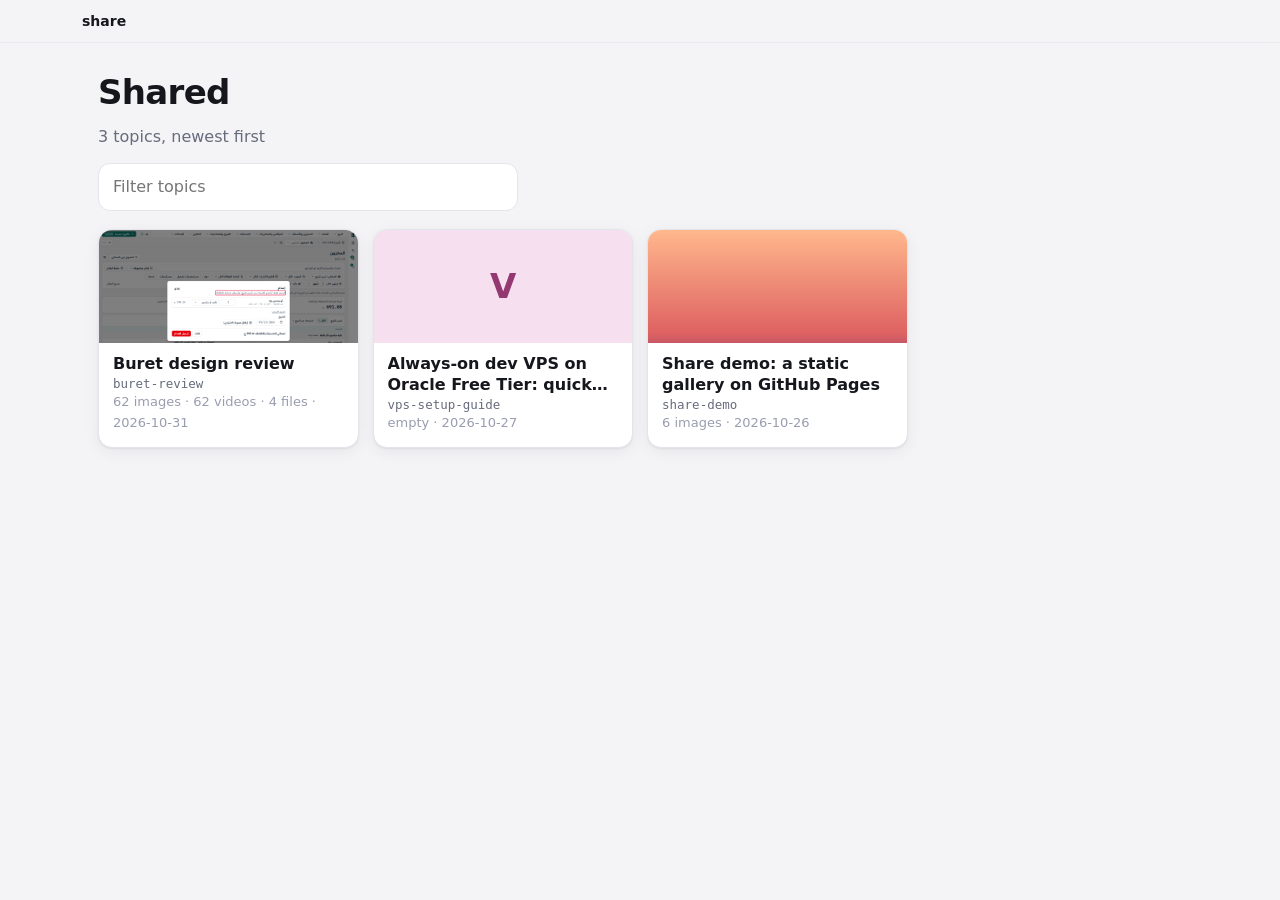
==== index.html @ 53fd735b "Publish 3 topic(s), 2026-10-31 07:24: buret-review, share-demo, vps-setup-guide" ====
<!doctype html><html lang="en"><head><meta charset="utf-8">
<meta name="viewport" content="width=device-width,initial-scale=1,viewport-fit=cover">
<meta name="color-scheme" content="light dark"><meta name="theme-color" content="#f5f5f7" media="(prefers-color-scheme: light)">
<meta name="theme-color" content="#0e0f13" media="(prefers-color-scheme: dark)">
<link rel="icon" href="./_share/icon.svg?v=1793050235"><link rel="stylesheet" href="./_share/app.css?v=1793050235">
<title>Shared</title><script>document.documentElement.classList.add("js")</script></head><body class="index">
<header class="bar"><nav class="crumbs"><a href="./" class="home">share</a></nav></header>
<main><div class="hero"><h1>Shared</h1><p class="lede">3 topics, newest first</p><input class="filter" type="search" placeholder="Filter topics" aria-label="Filter topics" autocomplete="off"></div><div class="topics"><a class="topic" href="./buret-review/" style="--h:345" data-filter="buret-review buret design review"><div class="cover"><img loading="lazy" decoding="async" src="./buret-review/D1.png" alt=""></div><div class="meta"><strong>Buret design review</strong><span class="slug">buret-review</span><span class="sub">62 images · 62 videos · 4 files · <time datetime="2026-10-31T07:20" title="2026-10-31 07:20">2026-10-31</time></span></div></a><a class="topic" href="./vps-setup-guide/" style="--h:322" data-filter="vps-setup-guide always-on dev vps on oracle free tier: quick guide"><div class="cover"><span class="initial">V</span></div><div class="meta"><strong>Always-on dev VPS on Oracle Free Tier: quick guide</strong><span class="slug">vps-setup-guide</span><span class="sub">empty · <time datetime="2026-10-27T13:09" title="2026-10-27 13:09">2026-10-27</time></span></div></a><a class="topic" href="./share-demo/" style="--h:36" data-filter="share-demo share demo: a static gallery on github pages"><div class="cover"><img loading="lazy" decoding="async" src="./share-demo/01-sunrise.png" alt=""></div><div class="meta"><strong>Share demo: a static gallery on GitHub Pages</strong><span class="slug">share-demo</span><span class="sub">6 images · <time datetime="2026-10-26T21:42" title="2026-10-26 21:42">2026-10-26</time></span></div></a></div></main>
<script src="./_share/viewer.js?v=1793050235" defer></script></body></html>
---- _share/app.css ----
/* Share server UI. Light and dark follow the system; the viewer is always dark. */
:root {
  --bg: #f4f4f6; --surface: #fff; --surface-2: #f0f0f4; --text: #16171c; --muted: #676b7c; --faint: #9a9daf;
  --line: #e4e4ea; --accent: #3a4fe0; --accent-soft: #e9ecff; --shadow: 0 1px 2px rgba(20,22,40,.06), 0 4px 16px rgba(20,22,40,.06);
  --before: #b45309; --before-bg: #fff4e5; --after: #157347; --after-bg: #e3f6ec; --prod: #2756c5; --prod-bg: #e7efff;
  --radius: 14px; --mono: ui-monospace, "SF Mono", "JetBrains Mono", Menlo, Consolas, monospace;
  --sans: -apple-system, BlinkMacSystemFont, "Segoe UI Variable", "Segoe UI", Roboto, "Noto Sans", "Noto Sans Arabic", system-ui, sans-serif;
  color-scheme: light dark;
}
@media (prefers-color-scheme: dark) {
  :root {
    --bg: #0e0f13; --surface: #17181e; --surface-2: #1e2027; --text: #ececf1; --muted: #a0a3b3; --faint: #6d7082;
    --line: #272932; --accent: #93a2ff; --accent-soft: #232848; --shadow: 0 1px 2px rgba(0,0,0,.4), 0 6px 20px rgba(0,0,0,.25);
    --before: #f6ad55; --before-bg: #3a2810; --after: #5fd39a; --after-bg: #0f3424; --prod: #8db1ff; --prod-bg: #182a52;
  }
}
* { box-sizing: border-box; }
html { -webkit-text-size-adjust: 100%; }
body { margin: 0; background: var(--bg); color: var(--text); font: 16px/1.6 var(--sans); -webkit-font-smoothing: antialiased; }
a { color: var(--accent); text-underline-offset: 2px; }
img { max-width: 100%; }
svg { width: 1em; height: 1em; fill: none; stroke: currentColor; stroke-width: 1.6; stroke-linecap: round; stroke-linejoin: round; }

/* top bar */
.bar { position: sticky; top: 0; z-index: 5; backdrop-filter: saturate(1.6) blur(14px); -webkit-backdrop-filter: saturate(1.6) blur(14px);
  background: color-mix(in srgb, var(--bg) 82%, transparent); border-bottom: 1px solid color-mix(in srgb, var(--line) 70%, transparent);
  padding: 10px max(18px, env(safe-area-inset-left)) 10px max(18px, env(safe-area-inset-right)); padding-top: max(10px, env(safe-area-inset-top)); }
.crumbs { max-width: 1120px; margin: 0 auto; font-size: 14px; color: var(--muted); white-space: nowrap; overflow-x: auto; scrollbar-width: none; }
.crumbs::-webkit-scrollbar { display: none; }
.crumbs a { color: var(--muted); text-decoration: none; padding: 4px 2px; }
.crumbs a:hover { color: var(--text); }
.crumbs .home { font-weight: 650; color: var(--text); }
.crumbs .sep { margin: 0 7px; color: var(--faint); }
.crumbs [aria-current] { color: var(--text); font-weight: 550; }

main { max-width: 1120px; margin: 0 auto; padding: 20px 18px 80px; padding-bottom: max(80px, env(safe-area-inset-bottom)); }
.hero h1, .prose h1 { font-size: clamp(25px, 4.5vw, 34px); line-height: 1.18; letter-spacing: -.02em; margin: .25em 0 .35em; font-weight: 720; text-wrap: balance; }
.lede { color: var(--muted); margin: 0 0 14px; }
.folder-meta { color: var(--muted); font-size: 14px; margin: 6px 0 4px; }
section { margin-top: 30px; }
.sh { font-size: 13px; text-transform: uppercase; letter-spacing: .08em; color: var(--muted); font-weight: 650; margin: 0 0 12px; }
.sh small { text-transform: none; letter-spacing: 0; font-weight: 450; color: var(--faint); margin-left: 6px; font-size: 13px; }

/* index */
.filter { width: 100%; max-width: 420px; font: inherit; font-size: 16px; padding: 10px 14px; border-radius: 12px; border: 1px solid var(--line);
  background: var(--surface); color: var(--text); outline: none; }
.filter:focus { border-color: var(--accent); box-shadow: 0 0 0 3px var(--accent-soft); }
.topics { display: grid; grid-template-columns: repeat(auto-fill, minmax(260px, 1fr)); gap: 14px; margin-top: 18px; }
.topic, .sub-folder { display: flex; flex-direction: column; text-decoration: none; color: inherit; background: var(--surface); border-radius: var(--radius);
  overflow: hidden; box-shadow: var(--shadow); border: 1px solid var(--line); transition: transform .15s ease, box-shadow .15s ease; }
.topic:hover, .sub-folder:hover, .card:hover, .pdf:hover { transform: translateY(-2px); }
.topic .cover, .sub-folder .cover { aspect-ratio: 16 / 7; background: hsl(var(--h, 230) 55% 92%); position: relative; overflow: hidden;
  display: grid; place-items: center; color: hsl(var(--h, 230) 45% 40%); font-size: 30px; }
@media (prefers-color-scheme: dark) { .topic .cover, .sub-folder .cover { background: hsl(var(--h, 230) 30% 18%); color: hsl(var(--h, 230) 60% 75%); } }
.cover img { position: absolute; inset: 0; width: 100%; height: 100%; object-fit: cover; object-position: top left; }
.initial { font-weight: 750; font-size: 34px; letter-spacing: -.02em; }
.topic .meta, .sub-folder .meta { padding: 11px 14px 13px; display: flex; flex-direction: column; gap: 1px; min-width: 0; }
.topic strong, .sub-folder strong { font-weight: 640; line-height: 1.3; display: -webkit-box; -webkit-line-clamp: 2; -webkit-box-orient: vertical; overflow: hidden; }
.slug { font: 12.5px var(--mono); color: var(--muted); }
.sub { font-size: 13px; color: var(--faint); }
@media (max-width: 560px) {
  .topics { grid-template-columns: 1fr; gap: 8px; }
  .topic { flex-direction: row; align-items: center; }
  .topic .cover { flex: none; width: 72px; height: 72px; aspect-ratio: auto; margin: 8px 0 8px 8px; border-radius: 10px; font-size: 24px; }
  .topic .initial { font-size: 26px; }
  .topic .meta { padding: 8px 12px; }
}
.folders { display: grid; grid-template-columns: repeat(auto-fill, minmax(220px, 1fr)); gap: 12px; }
.sub-folder .cover { aspect-ratio: 16 / 6; }

/* gallery */
.gallery { display: grid; grid-template-columns: repeat(auto-fill, minmax(250px, 1fr)); gap: 16px; }
@media (max-width: 560px) { .gallery { grid-template-columns: 1fr 1fr; gap: 10px; } main { padding-left: 12px; padding-right: 12px; } }
.card { display: flex; flex-direction: column; text-decoration: none; color: inherit; background: var(--surface); border-radius: var(--radius);
  overflow: hidden; border: 1px solid var(--line); box-shadow: var(--shadow); transition: transform .15s ease; -webkit-tap-highlight-color: transparent; }
.card:active { transform: scale(.98); }
.thumb { position: relative; aspect-ratio: 4 / 3; background: var(--surface-2); overflow: hidden; }
.thumb img, .thumb video { width: 100%; height: 100%; object-fit: cover; object-position: top center; display: block; }
.js .thumb img { opacity: 0; transition: opacity .35s ease; }
.js .thumb img.ok { opacity: 1; }
.js .thumb::after { content: ""; position: absolute; inset: 0; background: linear-gradient(100deg, transparent 30%, color-mix(in srgb, var(--surface) 55%, transparent) 50%, transparent 70%);
  background-size: 250% 100%; animation: shimmer 1.4s linear infinite; pointer-events: none; }
.thumb.loaded::after { display: none; }
@keyframes shimmer { from { background-position: 120% 0; } to { background-position: -120% 0; } }
.group .thumb img { position: absolute; inset: 0; }
.group .thumb img.right { clip-path: inset(0 0 0 50%); }
.group .thumb.pair img { width: 50%; object-position: top left; }
.group .thumb.pair img.right { left: 50%; clip-path: none; }
.group .thumb.pair .seam { width: 3px; margin-left: -1.5px; background: var(--surface); box-shadow: none; }
.seam { position: absolute; top: 0; bottom: 0; left: 50%; width: 2px; margin-left: -1px; background: #fff; box-shadow: 0 0 0 1px rgba(0,0,0,.15), 0 0 8px rgba(0,0,0,.35); }
.tag { position: absolute; bottom: 7px; font-size: 11px; font-weight: 650; padding: 2px 7px; border-radius: 99px; background: rgba(15,16,22,.72); color: #fff;
  backdrop-filter: blur(6px); letter-spacing: .01em; }
.tag.l { left: 7px; } .tag.r { right: 7px; }
.corner { position: absolute; right: 8px; top: 8px; width: 28px; height: 28px; border-radius: 9px; background: rgba(15,16,22,.68); color: #fff;
  display: grid; place-items: center; font-size: 17px; backdrop-filter: blur(6px); }
.play { position: absolute; inset: 0; margin: auto; width: 52px; height: 52px; border-radius: 50%; background: rgba(15,16,22,.62); color: #fff;
  display: grid; place-items: center; font-size: 24px; backdrop-filter: blur(6px); padding-left: 3px; }
.cap { padding: 10px 12px 12px; display: flex; flex-direction: column; gap: 5px; min-width: 0; }
.cap .t { font-weight: 600; font-size: 14.5px; line-height: 1.32; display: -webkit-box; -webkit-line-clamp: 2; -webkit-box-orient: vertical; overflow: hidden; }
.cap .d { font-size: 13px; color: var(--muted); line-height: 1.4; display: -webkit-box; -webkit-line-clamp: 2; -webkit-box-orient: vertical; overflow: hidden; }
.num { font: 600 12px var(--mono); color: var(--accent); background: var(--accent-soft); padding: 1px 6px; border-radius: 6px; margin-right: 6px; vertical-align: 1px; }
.badges { display: flex; flex-wrap: wrap; gap: 4px; }
.badges:empty { display: none; }
.badge { font-size: 11.5px; font-weight: 560; padding: 1px 8px; border-radius: 99px; background: var(--surface-2); color: var(--muted); border: 1px solid var(--line); line-height: 1.6; }
.b-before { color: var(--before); background: var(--before-bg); border-color: transparent; }
.b-after, .b-new { color: var(--after); background: var(--after-bg); border-color: transparent; }
.b-prod, .b-old, .b-current { color: var(--prod); background: var(--prod-bg); border-color: transparent; }
.tag.b-before { background: #b45309; color: #fff; } .tag.b-after, .tag.b-new { background: #157347; color: #fff; } .tag.b-prod, .tag.b-old, .tag.b-current { background: #2756c5; color: #fff; }

/* pdfs + files */
.pdfs { display: grid; grid-template-columns: repeat(auto-fill, minmax(170px, 1fr)); gap: 14px; }
@media (max-width: 560px) { .pdfs { grid-template-columns: 1fr 1fr; gap: 10px; } }
.pdf { text-decoration: none; color: inherit; display: flex; flex-direction: column; gap: 8px; transition: transform .15s ease; }
.pdf .page { position: relative; aspect-ratio: 1 / 1.3; border-radius: 10px; overflow: hidden; background: var(--surface); border: 1px solid var(--line);
  box-shadow: var(--shadow); display: grid; place-items: center; color: var(--faint); font-size: 42px; }
.pdf .page img { position: absolute; inset: 0; width: 100%; height: 100%; object-fit: cover; object-position: top; background: #fff; }
.pdf .meta { display: flex; flex-direction: column; min-width: 0; }
.pdf strong { font-size: 14px; font-weight: 600; line-height: 1.3; }
.pdf .sub { overflow: hidden; text-overflow: ellipsis; white-space: nowrap; }
.files { list-style: none; padding: 0; margin: 0; background: var(--surface); border: 1px solid var(--line); border-radius: var(--radius); overflow: hidden; }
.files li + li { border-top: 1px solid var(--line); }
.files a { display: flex; align-items: center; gap: 12px; padding: 12px 14px; color: inherit; text-decoration: none; }
.files a:hover { background: var(--surface-2); }
.files .ic { font-size: 21px; color: var(--accent); display: grid; flex: none; }
.files .fn { flex: 1; min-width: 0; overflow-wrap: anywhere; font-size: 15px; }
.files .sz { color: var(--faint); font-size: 13px; white-space: nowrap; font-variant-numeric: tabular-nums; }

/* prose (README + .md pages) */
.prose { max-width: 760px; }
.doc { margin: 0 auto; }
.prose h2 { font-size: 21px; letter-spacing: -.01em; margin: 1.7em 0 .5em; line-height: 1.3; }
.prose h3 { font-size: 17px; margin: 1.4em 0 .4em; }
.prose p, .prose li { margin: .45em 0; }
.prose ul, .prose ol { padding-left: 1.3em; }
.prose strong { font-weight: 650; }
.prose code { font: .86em var(--mono); background: var(--surface-2); padding: .12em .4em; border-radius: 5px; overflow-wrap: anywhere; }
.prose pre { background: var(--surface-2); padding: 14px; border-radius: 10px; overflow-x: auto; font-size: 13.5px; line-height: 1.5; }
.prose pre code { background: none; padding: 0; overflow-wrap: normal; }
.prose .tw { overflow-x: auto; margin: 1em 0; border: 1px solid var(--line); border-radius: 10px; }
.prose table { border-collapse: collapse; font-size: 14px; min-width: 100%; }
.prose th, .prose td { border-bottom: 1px solid var(--line); padding: 8px 11px; text-align: left; vertical-align: top; }
.prose tr:last-child td { border-bottom: 0; }
.prose th { background: var(--surface-2); font-weight: 620; }
.prose blockquote { border-left: 3px solid var(--accent); margin: .8em 0; padding: .2em 1em; color: var(--muted); }
.prose hr { border: 0; border-top: 1px solid var(--line); margin: 2em 0; }
.prose img { border-radius: 10px; border: 1px solid var(--line); cursor: zoom-in; display: block; margin: .6em 0; background: var(--surface-2); }
.prose a { overflow-wrap: anywhere; }

/* ───────────── viewer ───────────── */
html.viewing, html.viewing body { overflow: hidden; }
.vw:focus { outline: none; }
.vw { position: fixed; inset: 0; z-index: 100; color: #f1f1f4; font-family: var(--sans); touch-action: none; user-select: none; -webkit-user-select: none;
  --chrome: rgba(10,10,14,.62); }
.vw-bg { position: absolute; inset: 0; background: #07070a; opacity: 0; transition: opacity .22s ease; }
.vw.open .vw-bg { opacity: 1; }
.vw-track { position: absolute; inset: 0; display: flex; will-change: transform; }
.vw-slide { position: relative; flex: 0 0 100%; width: 100%; height: 100%; overflow: hidden; }
.vw-stage { position: absolute; inset: 0; }
.vw-media { position: absolute; left: 0; top: 0; transform-origin: 0 0; will-change: transform; max-width: none; }
img.vw-media { opacity: 0; transition: opacity .25s ease; }
img.vw-media.ok { opacity: 1; }
.vw-video { position: absolute; left: 0; right: 0; margin: 0 auto; max-width: 100%; width: auto; height: auto; background: #000; touch-action: auto; }
.vw.anim .vw-track, .vw.anim .vw-media { transition: transform .28s cubic-bezier(.2,.8,.2,1); }
.vw-spin { position: absolute; inset: 0; margin: auto; width: 34px; height: 34px; border-radius: 50%; border: 3px solid rgba(255,255,255,.18);
  border-top-color: rgba(255,255,255,.8); animation: spin .8s linear infinite; }
@keyframes spin { to { transform: rotate(1turn); } }
.vw-err { position: absolute; inset: 0; display: grid; place-items: center; color: #aaa; font-size: 14px; }

.vw-top, .vw-bottom { position: absolute; left: 0; right: 0; z-index: 3; transition: opacity .2s ease, transform .2s ease; }
.vw-top { top: 0; display: flex; align-items: center; gap: 6px; padding: max(8px, env(safe-area-inset-top)) max(10px, env(safe-area-inset-right)) 18px max(10px, env(safe-area-inset-left));
  background: linear-gradient(rgba(0,0,0,.6), rgba(0,0,0,0)); }
.vw-pos { font: 600 14px var(--sans); font-variant-numeric: tabular-nums; padding: 0 6px; letter-spacing: .02em; flex: 1; }
.vw-btn { appearance: none; border: 0; background: transparent; color: inherit; width: 42px; height: 42px; border-radius: 12px; display: grid; place-items: center;
  font-size: 22px; cursor: pointer; text-decoration: none; -webkit-tap-highlight-color: transparent; flex: none; }
.vw-btn:hover { background: rgba(255,255,255,.12); }
.vw-btn:focus-visible { outline: 2px solid #9fb0ff; }
.vw-bottom { bottom: 0; padding: 30px max(16px, env(safe-area-inset-right)) max(14px, env(safe-area-inset-bottom)) max(16px, env(safe-area-inset-left));
  background: linear-gradient(rgba(0,0,0,0), rgba(0,0,0,.55) 30%, rgba(0,0,0,.78)); }
.vw.bare .vw-top { opacity: 0; transform: translateY(-8px); pointer-events: none; }
.vw.bare .vw-bottom { opacity: 0; transform: translateY(8px); pointer-events: none; }
.vw.bare .vw-nav { opacity: 0; pointer-events: none; }
.vw-cap { max-width: 860px; margin: 0 auto; }
.vw-sec { font-size: 12px; text-transform: uppercase; letter-spacing: .08em; color: #a9acbf; margin-bottom: 2px; }
.vw-title { font-size: 17px; font-weight: 650; line-height: 1.3; letter-spacing: -.005em; display: flex; flex-wrap: wrap; align-items: center; gap: 6px 8px; }
.vw-title .num { background: rgba(147,162,255,.18); color: #b9c3ff; margin: 0; }
.vw-title .badge { background: rgba(255,255,255,.1); color: #d6d8e2; border-color: transparent; font-size: 11.5px; }
.vw-title .b-before { background: rgba(246,173,85,.2); color: #fbc98a; } .vw-title .b-after { background: rgba(95,211,154,.18); color: #8fe6bb; }
.vw-title .b-prod { background: rgba(141,177,255,.2); color: #b8cdff; }
.vw-desc { font-size: 14px; line-height: 1.45; color: #c9cbd6; margin-top: 4px; max-height: 4.4em; overflow: hidden; cursor: pointer; }
.vw-desc.more { max-height: 40vh; overflow-y: auto; }
.vw-desc:empty { display: none; }
.vw-file { font: 12px var(--mono); color: #8a8da0; margin-top: 4px; overflow-wrap: anywhere; display: flex; flex-wrap: wrap; gap: 2px 14px; }
.vw-fn b { font: 600 11px var(--sans); color: #b5b8c8; margin-right: 4px; text-transform: uppercase; letter-spacing: .04em; }
.vw-strip { display: flex; gap: 6px; overflow-x: auto; margin: 12px auto 0; max-width: 860px; padding: 2px; scrollbar-width: none; scroll-behavior: smooth; }
.vw-strip::-webkit-scrollbar { display: none; }
.vw-strip button { flex: none; width: 54px; height: 40px; border-radius: 7px; overflow: hidden; padding: 0; border: 2px solid transparent; background: #222;
  opacity: .5; cursor: pointer; transition: opacity .15s, border-color .15s; }
.vw-strip button.on { opacity: 1; border-color: #fff; }
.vw-strip img { width: 100%; height: 100%; object-fit: cover; object-position: top; display: block; }
.vw-strip .sv { display: grid; place-items: center; color: #fff; font-size: 18px; height: 100%; }
.vw-nav { position: absolute; top: 50%; z-index: 3; width: 48px; height: 48px; margin-top: -24px; border-radius: 50%; border: 0; background: rgba(20,20,26,.55);
  color: #fff; display: grid; place-items: center; font-size: 22px; cursor: pointer; backdrop-filter: blur(8px); transition: opacity .2s, background .15s; }
.vw-nav:hover { background: rgba(40,40,52,.85); }
.vw-nav.prev { left: max(14px, env(safe-area-inset-left)); } .vw-nav.next { right: max(14px, env(safe-area-inset-right)); }
.vw-nav[disabled] { opacity: 0 !important; pointer-events: none; }
@media (hover: none) { .vw-nav { display: none; } }
.vw-toast { position: absolute; left: 50%; top: 50%; transform: translate(-50%, -50%); z-index: 4; background: rgba(20,20,26,.8); padding: 8px 14px;
  border-radius: 10px; font-size: 13px; pointer-events: none; opacity: 0; transition: opacity .25s; }
.vw-toast.on { opacity: 1; }

/* compare */
.vw-cmp { position: absolute; inset: 0; }
.vw-cmp .layer { position: absolute; inset: 0; }
.vw-cmp img { position: absolute; inset: 0; width: 100%; height: 100%; object-fit: contain; pointer-events: none; }
.vw-cmp .side { position: absolute; inset: 0; display: flex; gap: 10px; padding: 0 10px; }
.vw-cmp .side figure { flex: 1; margin: 0; position: relative; display: flex; flex-direction: column; min-width: 0; }
.vw-cmp .side figure > div { position: relative; flex: 1; }
.vw-cmp .side figcaption { text-align: center; font-size: 12px; font-weight: 650; padding: 6px 0 0; color: #c9cbd6; }
@media (max-aspect-ratio: 1/1) { .vw-cmp .side { flex-direction: column; padding: 0; gap: 6px; } }
.vw-cmp .divider { position: absolute; top: 0; bottom: 0; width: 2px; margin-left: -1px; background: #fff; box-shadow: 0 0 0 1px rgba(0,0,0,.25), 0 0 12px rgba(0,0,0,.4); pointer-events: none; }
.vw-cmp .knob { position: absolute; top: 50%; left: 50%; width: 40px; height: 40px; margin: -20px 0 0 -20px; border-radius: 50%; background: #fff; color: #111;
  display: grid; place-items: center; font-size: 20px; box-shadow: 0 2px 10px rgba(0,0,0,.4); }
.vw-cmp .lbl, .vw-cmp .flipl, .lbl-inline { background: #454857; }
.vw-cmp .lbl { position: absolute; top: 12px; font-size: 12px; font-weight: 700; padding: 3px 9px; border-radius: 99px; color: #fff; pointer-events: none; }
.vw-cmp .lbl.l { left: 12px; } .vw-cmp .lbl.r { right: 12px; }
.vw-cmp .flipl { position: absolute; left: 50%; top: 12px; transform: translateX(-50%); font-size: 12px; font-weight: 700; padding: 3px 11px; border-radius: 99px; color: #fff; pointer-events: none; }
.lbl.b-before, .flipl.b-before { background: #b45309; } .lbl.b-after, .flipl.b-after, .lbl.b-new, .flipl.b-new { background: #157347; }
.lbl.b-prod, .flipl.b-prod, .lbl.b-old, .flipl.b-old, .lbl.b-current, .flipl.b-current { background: #2756c5; }
.lbl-inline { padding: 2px 9px; border-radius: 99px; color: #fff !important; }
.lbl-inline.b-before { background: #b45309; } .lbl-inline.b-after, .lbl-inline.b-new { background: #157347; } .lbl-inline.b-prod, .lbl-inline.b-old, .lbl-inline.b-current { background: #2756c5; }
.vw-ctl { display: flex; flex-wrap: wrap; gap: 8px; align-items: center; margin-top: 10px; }
.seg { display: inline-flex; background: rgba(255,255,255,.1); border-radius: 10px; padding: 3px; gap: 2px; }
.seg button { appearance: none; border: 0; background: transparent; color: #d6d8e2; font: 600 13px var(--sans); padding: 6px 11px; border-radius: 8px; cursor: pointer; }
.seg button.on { background: #fff; color: #111; }
.vw-hint { font-size: 12px; color: #9497aa; }
@media (prefers-reduced-motion: reduce) { .vw.anim .vw-track, .vw.anim .vw-media, .thumb img, .vw-bg { transition: none; } .js .thumb::after { animation: none; } }
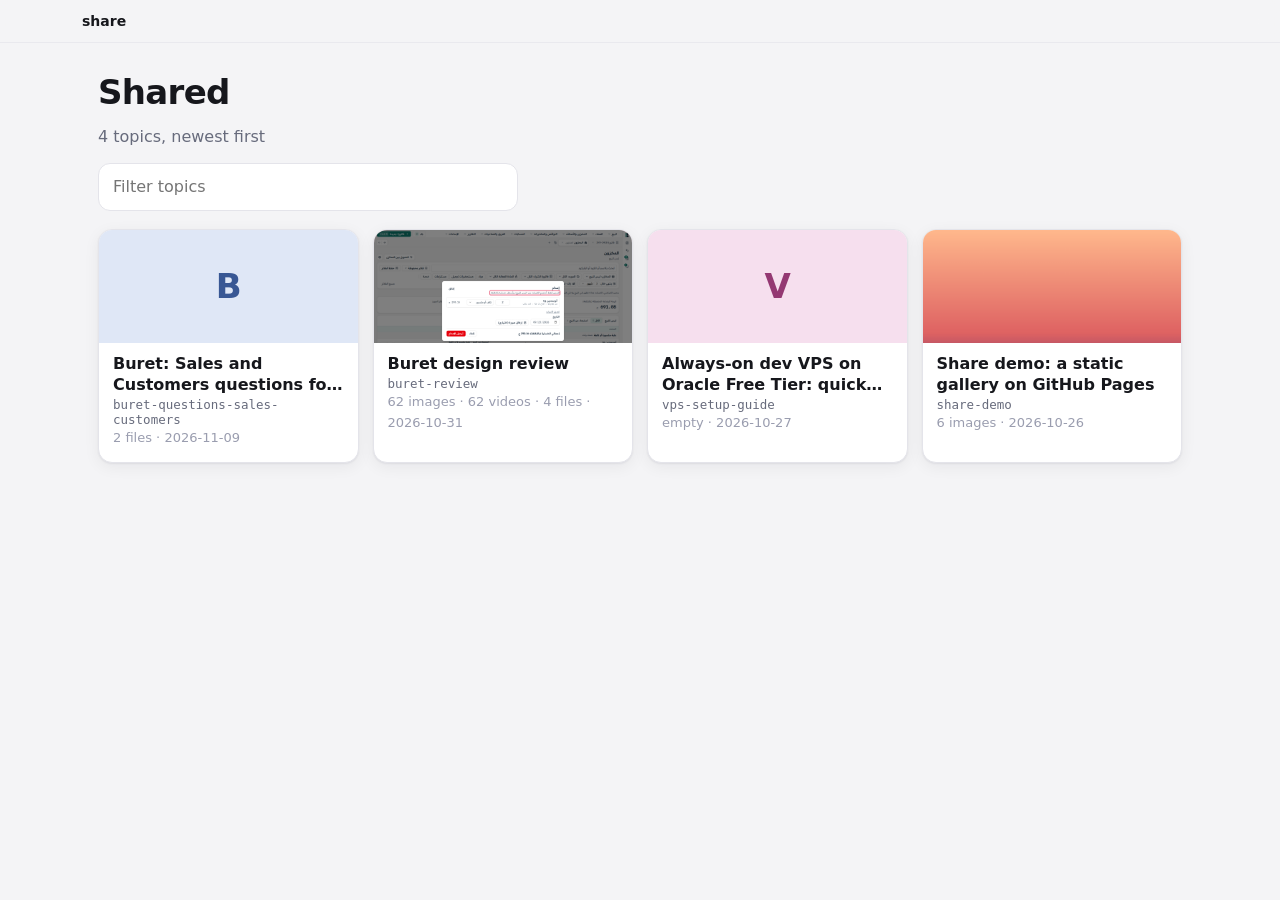
==== commit b2c0b188: "Publish 4 topic(s), 2026-11-09 07:38: buret-questions-sales-customers, buret-review, share-demo, vps" ====
--- a/index.html
+++ b/index.html
@@ -2,8 +2,8 @@
 <meta name="viewport" content="width=device-width,initial-scale=1,viewport-fit=cover">
 <meta name="color-scheme" content="light dark"><meta name="theme-color" content="#f5f5f7" media="(prefers-color-scheme: light)">
 <meta name="theme-color" content="#0e0f13" media="(prefers-color-scheme: dark)">
-<link rel="icon" href="./_share/icon.svg?v=1793050235"><link rel="stylesheet" href="./_share/app.css?v=1793050235">
+<link rel="icon" href="./_share/icon.svg?v=1793607868"><link rel="stylesheet" href="./_share/app.css?v=1793607868">
 <title>Shared</title><script>document.documentElement.classList.add("js")</script></head><body class="index">
 <header class="bar"><nav class="crumbs"><a href="./" class="home">share</a></nav></header>
-<main><div class="hero"><h1>Shared</h1><p class="lede">3 topics, newest first</p><input class="filter" type="search" placeholder="Filter topics" aria-label="Filter topics" autocomplete="off"></div><div class="topics"><a class="topic" href="./buret-review/" style="--h:345" data-filter="buret-review buret design review"><div class="cover"><img loading="lazy" decoding="async" src="./buret-review/D1.png" alt=""></div><div class="meta"><strong>Buret design review</strong><span class="slug">buret-review</span><span class="sub">62 images · 62 videos · 4 files · <time datetime="2026-10-31T07:20" title="2026-10-31 07:20">2026-10-31</time></span></div></a><a class="topic" href="./vps-setup-guide/" style="--h:322" data-filter="vps-setup-guide always-on dev vps on oracle free tier: quick guide"><div class="cover"><span class="initial">V</span></div><div class="meta"><strong>Always-on dev VPS on Oracle Free Tier: quick guide</strong><span class="slug">vps-setup-guide</span><span class="sub">empty · <time datetime="2026-10-27T13:09" title="2026-10-27 13:09">2026-10-27</time></span></div></a><a class="topic" href="./share-demo/" style="--h:36" data-filter="share-demo share demo: a static gallery on github pages"><div class="cover"><img loading="lazy" decoding="async" src="./share-demo/01-sunrise.png" alt=""></div><div class="meta"><strong>Share demo: a static gallery on GitHub Pages</strong><span class="slug">share-demo</span><span class="sub">6 images · <time datetime="2026-10-26T21:42" title="2026-10-26 21:42">2026-10-26</time></span></div></a></div></main>
-<script src="./_share/viewer.js?v=1793050235" defer></script></body></html>+<main><div class="hero"><h1>Shared</h1><p class="lede">4 topics, newest first</p><input class="filter" type="search" placeholder="Filter topics" aria-label="Filter topics" autocomplete="off"></div><div class="topics"><a class="topic" href="./buret-questions-sales-customers/" style="--h:220" data-filter="buret-questions-sales-customers buret: sales and customers questions for moaz and mostafa"><div class="cover"><span class="initial">B</span></div><div class="meta"><strong>Buret: Sales and Customers questions for Moaz and Mostafa</strong><span class="slug">buret-questions-sales-customers</span><span class="sub">2 files · <time datetime="2026-11-09T07:35" title="2026-11-09 07:35">2026-11-09</time></span></div></a><a class="topic" href="./buret-review/" style="--h:345" data-filter="buret-review buret design review"><div class="cover"><img loading="lazy" decoding="async" src="./buret-review/D1.png" alt=""></div><div class="meta"><strong>Buret design review</strong><span class="slug">buret-review</span><span class="sub">62 images · 62 videos · 4 files · <time datetime="2026-10-31T07:20" title="2026-10-31 07:20">2026-10-31</time></span></div></a><a class="topic" href="./vps-setup-guide/" style="--h:322" data-filter="vps-setup-guide always-on dev vps on oracle free tier: quick guide"><div class="cover"><span class="initial">V</span></div><div class="meta"><strong>Always-on dev VPS on Oracle Free Tier: quick guide</strong><span class="slug">vps-setup-guide</span><span class="sub">empty · <time datetime="2026-10-27T13:09" title="2026-10-27 13:09">2026-10-27</time></span></div></a><a class="topic" href="./share-demo/" style="--h:36" data-filter="share-demo share demo: a static gallery on github pages"><div class="cover"><img loading="lazy" decoding="async" src="./share-demo/01-sunrise.png" alt=""></div><div class="meta"><strong>Share demo: a static gallery on GitHub Pages</strong><span class="slug">share-demo</span><span class="sub">6 images · <time datetime="2026-10-26T21:42" title="2026-10-26 21:42">2026-10-26</time></span></div></a></div></main>
+<script src="./_share/viewer.js?v=1793607868" defer></script></body></html>
--- a/_share/app.css
+++ b/_share/app.css
@@ -144,6 +144,8 @@
 .prose blockquote { border-left: 3px solid var(--accent); margin: .8em 0; padding: .2em 1em; color: var(--muted); }
 .prose hr { border: 0; border-top: 1px solid var(--line); margin: 2em 0; }
 .prose img { border-radius: 10px; border: 1px solid var(--line); cursor: zoom-in; display: block; margin: .6em 0; background: var(--surface-2); }
+.prose video { display: block; width: 100%; max-width: 100%; max-height: 70vh; height: auto; margin: .6em 0; border-radius: 10px; border: 1px solid var(--line); background: #000; }
+.prose td img, .prose td video { max-width: 220px; max-height: 160px; }
 .prose a { overflow-wrap: anywhere; }
 
 /* ───────────── viewer ───────────── */
